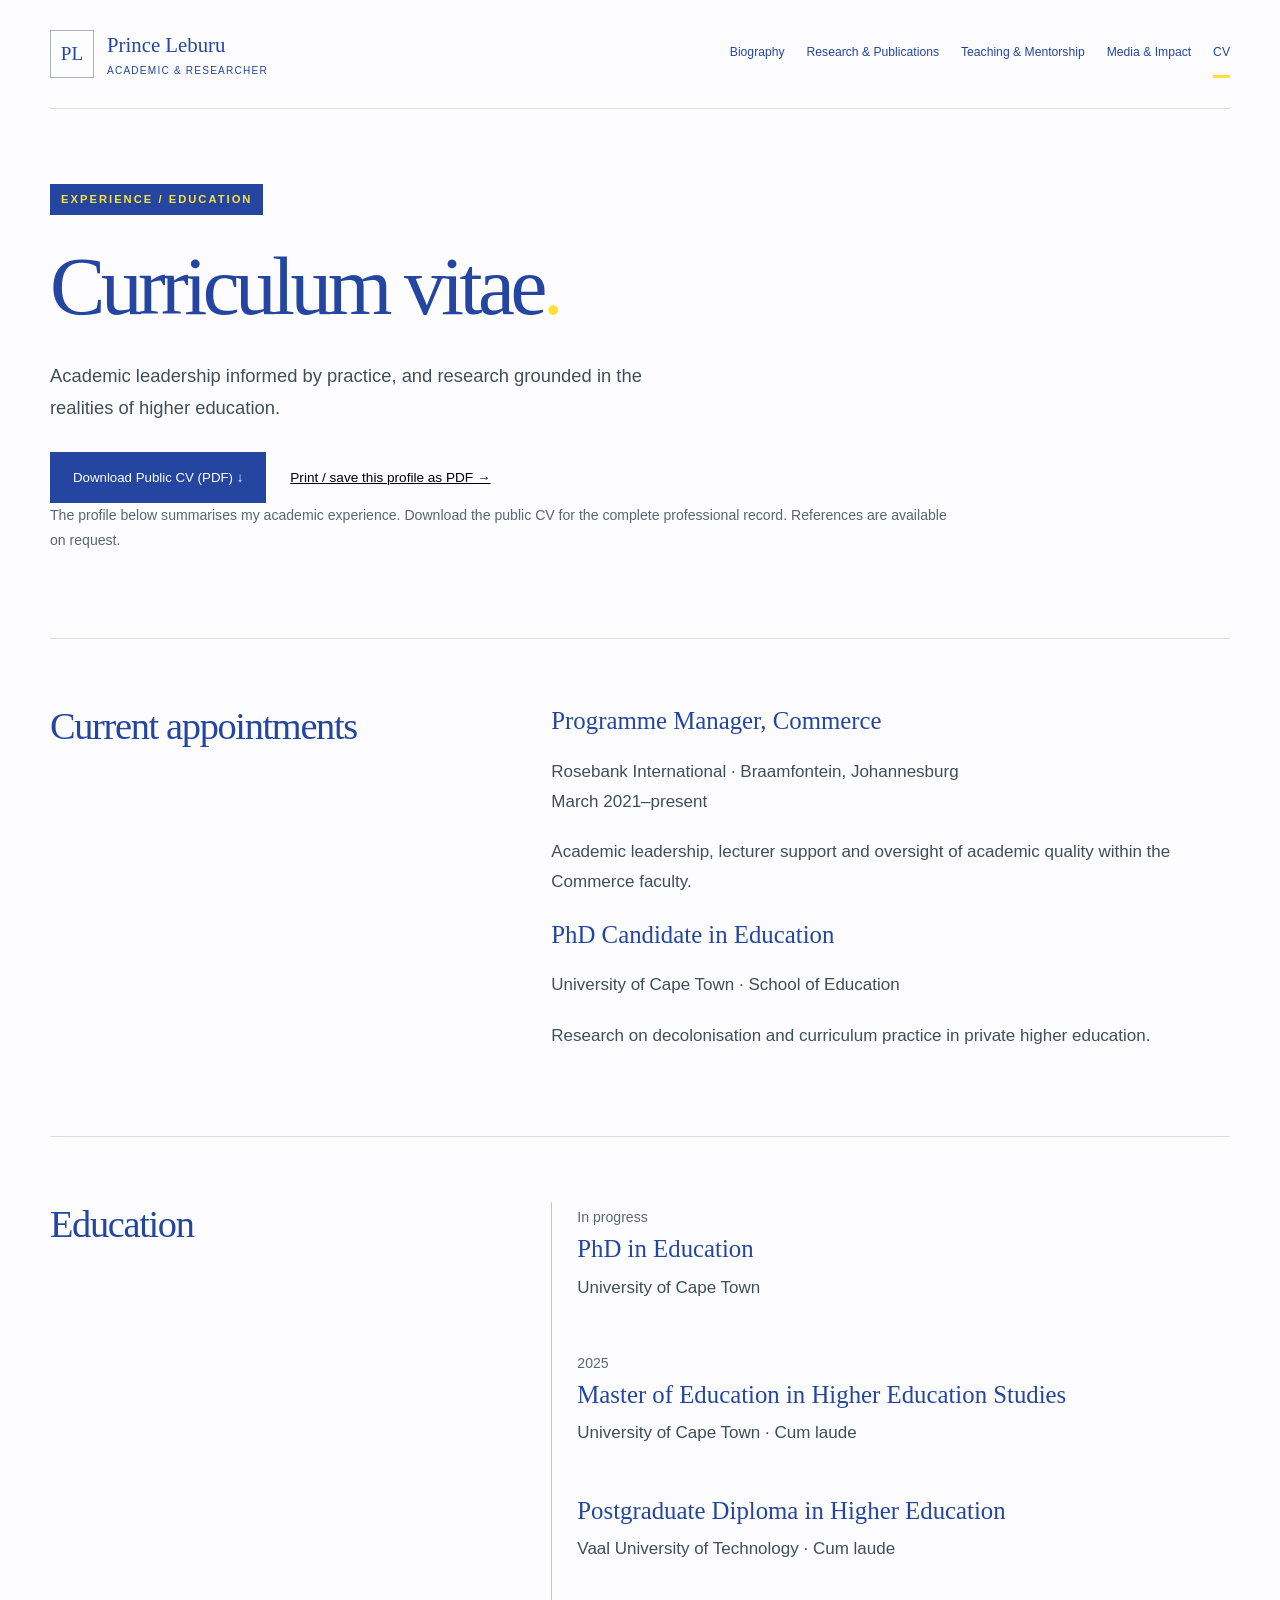
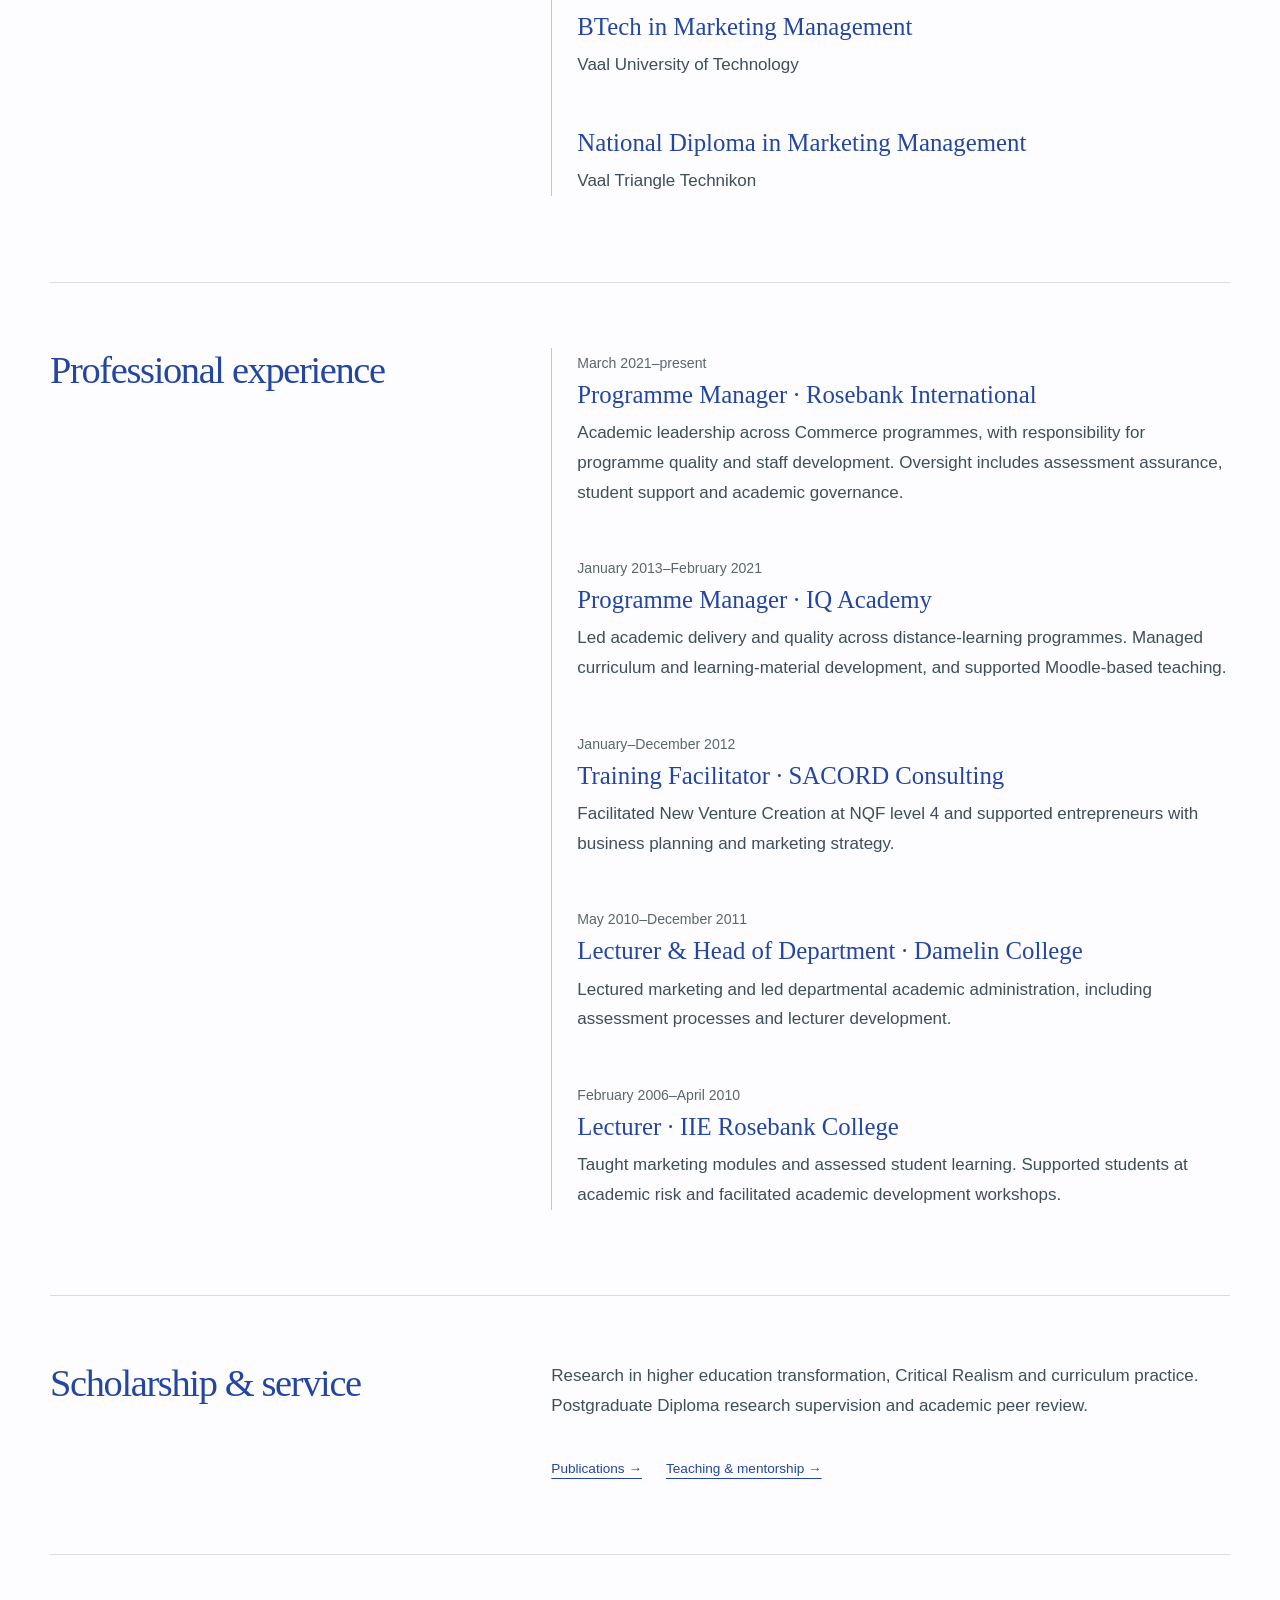
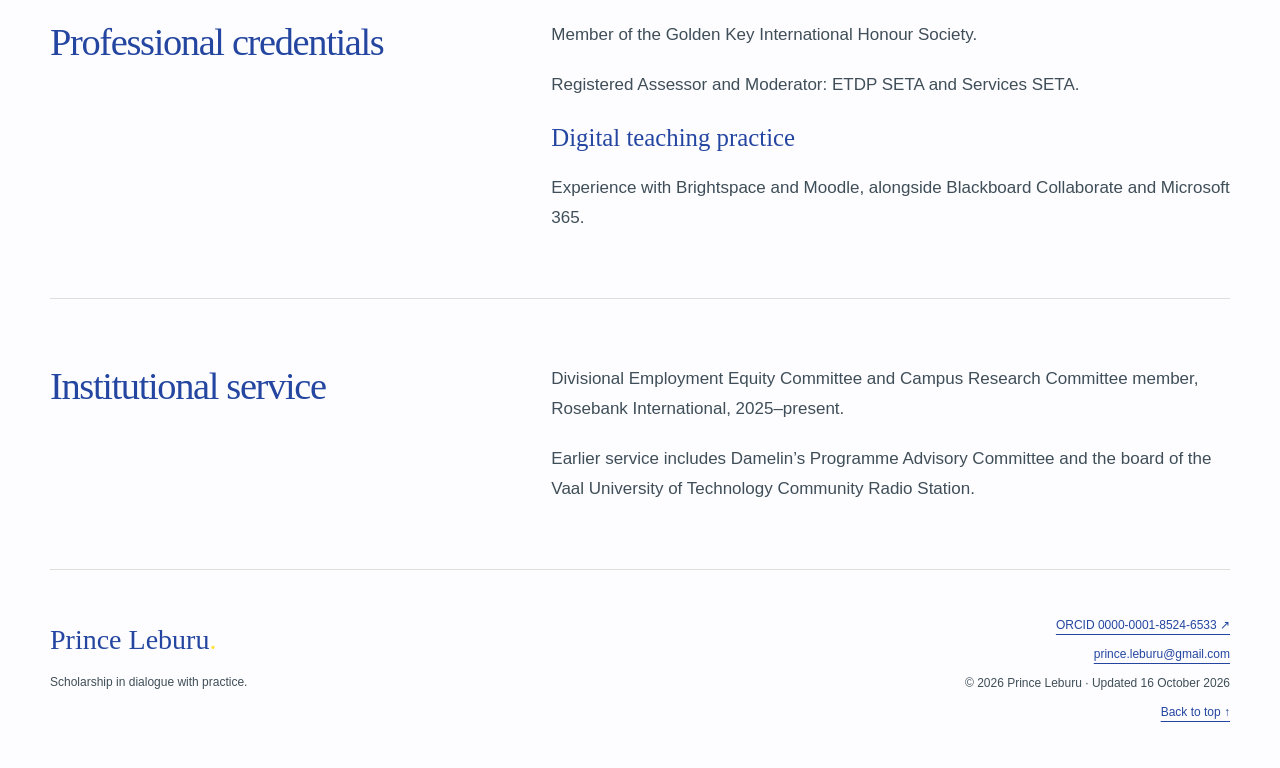
==== cv.html @ 27b389f9 "Publish Prince Leburu academic portfolio on GitHub Pages" ====
<!doctype html>
<html lang="en-ZA"><head><meta charset="utf-8"><meta name="viewport" content="width=device-width, initial-scale=1"><title>CV | Prince Leburu</title><meta name="description" content="Prince Leburu’s education and academic leadership experience, with a downloadable public curriculum vitae."><meta name="theme-color" content="#2446a0"><meta property="og:title" content="CV | Prince Leburu"><meta property="og:description" content="Prince Leburu’s education and academic leadership experience, with a downloadable public curriculum vitae."><meta property="og:type" content="website"><link rel="canonical" href="https://princeleburu.github.io/cv.html"><meta property="og:url" content="https://princeleburu.github.io/cv.html"><meta property="og:image" content="https://princeleburu.github.io/assets/social-portrait.jpg"><meta property="og:image:width" content="1000"><meta property="og:image:height" content="1000"><meta property="og:image:alt" content="Portrait of Prince Leburu"><meta name="twitter:card" content="summary"><link rel="icon" href="assets/favicon.svg" type="image/svg+xml"><link rel="stylesheet" href="assets/styles.css"></head><body><a class="skip-link" href="#main">Skip to content</a><header class="site-header"><a class="brand" href="index.html" aria-label="Prince Leburu, home"><span class="monogram">PL</span><span>Prince Leburu<small>Academic & researcher</small></span></a><nav aria-label="Main navigation"><a href="index.html">Biography</a><a href="research.html">Research & Publications</a><a href="teaching.html">Teaching & Mentorship</a><a href="impact.html">Media & Impact</a><a href="cv.html" aria-current="page">CV</a></nav></header><main id="main"><header class="page-head"><span class="eyebrow">Experience / Education</span><h1>Curriculum vitae<span class="accent">.</span></h1><p class="lede">Academic leadership informed by practice, and research grounded in the realities of higher education.</p><div class="actions"><a class="button" href="downloads/prince-leburu-cv.pdf" download>Download Public CV (PDF) ↓</a><button class="text-link print-button" type="button" onclick="window.print()">Print / save this profile as PDF →</button></div><p id="cv-note" class="muted">The profile below summarises my academic experience. Download the public CV for the complete professional record. References are available on request.</p><!-- Replace downloads/prince-leburu-cv.pdf to update the full CV. --></header><section class="section split"><h2>Current appointments</h2><div><h3>Programme Manager, Commerce</h3><p>Rosebank International · Braamfontein, Johannesburg<br>March 2021–present</p><p>Academic leadership, lecturer support and oversight of academic quality within the Commerce faculty.</p><h3>PhD Candidate in Education</h3><p>University of Cape Town · School of Education</p><p>Research on decolonisation and curriculum practice in private higher education.</p></div></section><section class="section split"><h2>Education</h2><div class="timeline"><article><span class="date">In progress</span><h3>PhD in Education</h3><p>University of Cape Town</p></article><article><span class="date">2025</span><h3>Master of Education in Higher Education Studies</h3><p>University of Cape Town · Cum laude</p></article><article><h3>Postgraduate Diploma in Higher Education</h3><p>Vaal University of Technology · Cum laude</p></article><article><h3>BTech in Marketing Management</h3><p>Vaal University of Technology</p></article><article><h3>National Diploma in Marketing Management</h3><p>Vaal Triangle Technikon</p></article></div></section><section class="section split"><h2>Professional experience</h2><div class="timeline"><article><span class="date">March 2021–present</span><h3>Programme Manager · Rosebank International</h3><p>Academic leadership across Commerce programmes, with responsibility for programme quality and staff development. Oversight includes assessment assurance, student support and academic governance.</p></article><article><span class="date">January 2013–February 2021</span><h3>Programme Manager · IQ Academy</h3><p>Led academic delivery and quality across distance-learning programmes. Managed curriculum and learning-material development, and supported Moodle-based teaching.</p></article><article><span class="date">January–December 2012</span><h3>Training Facilitator · SACORD Consulting</h3><p>Facilitated New Venture Creation at NQF level 4 and supported entrepreneurs with business planning and marketing strategy.</p></article><article><span class="date">May 2010–December 2011</span><h3>Lecturer &amp; Head of Department · Damelin College</h3><p>Lectured marketing and led departmental academic administration, including assessment processes and lecturer development.</p></article><article><span class="date">February 2006–April 2010</span><h3>Lecturer · IIE Rosebank College</h3><p>Taught marketing modules and assessed student learning. Supported students at academic risk and facilitated academic development workshops.</p></article></div></section><section class="section split"><h2>Scholarship & service</h2><div><p>Research in higher education transformation, Critical Realism and curriculum practice. Postgraduate Diploma research supervision and academic peer review.</p><div class="actions"><a class="text-link" href="research.html">Publications →</a><a class="text-link" href="teaching.html">Teaching & mentorship →</a></div></div></section><section class="section split"><h2>Professional credentials</h2><div class="prose"><p>Member of the Golden Key International Honour Society.</p><p>Registered Assessor and Moderator: ETDP SETA and Services SETA.</p><h3>Digital teaching practice</h3><p>Experience with Brightspace and Moodle, alongside Blackboard Collaborate and Microsoft 365.</p></div></section><section class="section split"><h2>Institutional service</h2><div class="prose"><p>Divisional Employment Equity Committee and Campus Research Committee member, Rosebank International, 2025–present.</p><p>Earlier service includes Damelin’s Programme Advisory Committee and the board of the Vaal University of Technology Community Radio Station.</p></div></section></main><footer class="site-footer"><div><a class="footer-name" href="index.html">Prince Leburu<span class="accent">.</span></a><p>Scholarship in dialogue with practice.</p></div><div><a href="https://orcid.org/0000-0001-8524-6533" rel="me">ORCID 0000-0001-8524-6533 ↗</a><p><a href="mailto:prince.leburu@gmail.com">prince.leburu@gmail.com</a></p><p>© 2026 Prince Leburu · Updated 16 October 2026</p><a href="#main">Back to top ↑</a></div></footer></body></html>
---- assets/styles.css ----
/* PRINCE LEBURU — design system. Change colours and widths here. */
:root{--ink:#2446a0;--body:#3f4e58;--accent:#ffe137;--paper:#fdfdff;--wash:#eef2ff;--line:#dcded9;--white:#fff;--max:1180px;--serif:Georgia,'Times New Roman',serif;--sans:Arial,Helvetica,sans-serif}
/* Foundation: no web fonts, frameworks or third-party requests. */
*{box-sizing:border-box}html{scroll-behavior:smooth;scroll-padding-top:2rem}body{margin:0;background:var(--paper);color:var(--body);font:17px/1.75 var(--sans);-webkit-font-smoothing:antialiased}a{color:var(--ink);text-underline-offset:5px}a:hover{color:#2446a0;text-decoration-thickness:2px}a,button{touch-action:manipulation}a:focus-visible,button:focus-visible{outline:3px solid var(--accent);outline-offset:6px}h1,h2,h3{font-family:var(--serif);font-weight:400;color:var(--ink);line-height:1.15;margin:0 0 1.2rem}h1{font-size:clamp(3.2rem,6.5vw,5.7rem);letter-spacing:-.055em}h2{font-size:clamp(2rem,3vw,2.7rem);letter-spacing:-.035em}h3{font-size:1.55rem;line-height:1.35}p{margin:0 0 1.3rem}img{display:block;max-width:100%;height:auto}button{font:inherit}.accent{color:var(--accent)}.muted,.date{color:#5a666c;font-size:.88rem}.eyebrow{display:block;font-size:.7rem;text-transform:uppercase;letter-spacing:.18em;font-weight:700;color:var(--accent);margin-bottom:1.5rem}.skip-link{position:fixed;top:-100px;left:1rem;padding:1rem;background:white;z-index:10}.skip-link:focus{top:1rem}
/* Shared navigation; wraps visibly on mobile, including without JavaScript. */
.site-header{max-width:var(--max);margin:auto;padding:30px 0;display:flex;align-items:center;justify-content:space-between;gap:30px;border-bottom:1px solid var(--line)}.brand{display:flex;gap:13px;align-items:center;text-decoration:none;font-family:var(--serif);font-size:1.3rem;line-height:1.3;flex-shrink:0}.brand small{display:block;font-family:var(--sans);font-size:.63rem;letter-spacing:.12em;text-transform:uppercase;margin-top:6px}.monogram{display:grid;place-items:center;width:44px;height:48px;border:1px solid #acb3b3;font-size:1.2rem}nav{display:flex;flex-wrap:wrap;gap:22px}nav a{font-size:.76rem;text-decoration:none;padding:12px 0;border-bottom:2px solid transparent}nav a[aria-current=page]{border-color:var(--accent);color:var(--ink)}main{max-width:var(--max);margin:auto}.hero{display:grid;grid-template-columns:1.5fr 1fr;gap:90px;padding:80px 0 75px;align-items:center}.hero h1{margin-bottom:24px}.hero-line{font-family:var(--serif);font-size:clamp(1.7rem,3vw,2.65rem);line-height:1.27;color:var(--ink);letter-spacing:-.025em}.affiliation{font-size:.87rem;margin:28px 0;line-height:1.8}.portrait{margin:0}.portrait-frame{aspect-ratio:4/5;display:flex;flex-direction:column;justify-content:center;align-items:center;background:linear-gradient(145deg,#e7e6df,#d6dcd7);border:12px solid #f0eee8;outline:1px solid #dddcd3;position:relative}.portrait-frame:before{content:'';position:absolute;inset:20px;border:1px solid #aeb8b0}.portrait-initials{font-family:var(--serif);font-size:6rem;color:#50645b;font-style:italic}.portrait-caption{text-transform:uppercase;letter-spacing:.16em;font-size:.65rem;text-align:center;color:#46594f}figcaption{font-size:.72rem;margin-top:16px;color:#64716a}.actions{display:flex;align-items:center;flex-wrap:wrap;gap:24px;margin-top:28px}.button{display:inline-flex;align-items:center;justify-content:center;gap:25px;border:1px solid var(--ink);background:var(--ink);color:white;padding:13px 22px;font-size:.83rem;text-decoration:none;cursor:pointer}.button:hover{background:#3458bd;color:white}.button:disabled{background:#e3e5e3;color:#586168;border-color:#bec6c5;cursor:not-allowed}.text-link{font-size:.85rem;background:none;border:0;padding:8px 0;text-decoration:underline;cursor:pointer}.section{padding:65px 0;border-top:1px solid var(--line)}.split{display:grid;grid-template-columns:1fr 1.65fr;gap:90px}.prose{max-width:690px}.prose p:last-child{margin-bottom:0}.profile-links{display:flex;flex-wrap:wrap;column-gap:22px;row-gap:12px;margin-top:30px;font-size:.8rem}.pending{color:#667078}.research-band{background:var(--ink);color:#dbe1e2;padding:60px}.research-band h2{color:var(--paper);font-size:clamp(2.2rem,4vw,3.5rem)}.research-band .eyebrow{color:var(--accent)}.research-band a{color:white;font-size:.86rem}.research-band p{font-size:.93rem}.page-head{padding:75px 0 65px;max-width:900px}.lede{font-size:1.15rem;max-width:650px;margin-top:25px}.section-heading{display:flex;justify-content:space-between;align-items:baseline;gap:20px}.section-heading>span{font-size:.78rem}.publication{display:grid;grid-template-columns:120px 1fr;gap:30px;padding:32px 0;border-bottom:1px solid var(--line)}.publication:last-child{border:0}.publication p{font-size:.95rem}.publication h3{max-width:850px}.tag{display:inline-block;font-size:.65rem;letter-spacing:.09em;text-transform:uppercase;background:var(--wash);color:var(--ink);padding:3px 9px;margin:8px 0 15px}.small-link{display:inline-block;padding:5px 13px;border:1px solid #b9c3c6;text-decoration:none;font-size:.75rem}.empty{border-left:2px solid #ffe137;padding-left:25px}.empty p{font-size:.9rem}.table-wrap{overflow-x:auto}table{border-collapse:collapse;width:100%;font-size:.9rem}caption{text-align:left;font-size:.8rem;margin-bottom:15px}th,td{text-align:left;padding:20px 18px;border-bottom:1px solid var(--line);vertical-align:top}thead{background:var(--wash);color:var(--ink)}tbody th{font-weight:400}.placeholder{color:#68716f;font-style:italic}.feature{display:grid;grid-template-columns:190px 1fr;gap:45px;padding:35px;background:var(--wash)}.feature strong{font-family:var(--serif);font-size:3rem;font-weight:400;color:var(--ink)}.impact-grid{display:grid;grid-template-columns:repeat(3,1fr);gap:35px;margin-top:35px}.impact-grid article{border-top:2px solid #ffe137;padding-top:25px}.impact-grid p{font-size:.93rem}.timeline article{border-left:1px solid #c3c8c5;padding:0 0 25px 25px}.timeline article:last-child{padding-bottom:0}.timeline h3{margin-bottom:7px}.site-footer{max-width:var(--max);margin:0 auto;padding:45px 0;border-top:1px solid var(--line);display:flex;justify-content:space-between;gap:30px;font-size:.75rem}.footer-name{font-family:var(--serif);font-size:1.75rem;text-decoration:none}.site-footer p{margin:8px 0}.site-footer>div:last-child{text-align:right}
/* Tablet and mobile layout. */
@media(max-width:1250px){.site-header,main,.site-footer{margin-left:5%;margin-right:5%}.hero,.split{gap:45px}nav{gap:16px}}
@media(max-width:960px){.site-header{align-items:flex-start;flex-direction:column;gap:16px}.hero{gap:35px}.hero h1{font-size:3.9rem}.split{grid-template-columns:1fr 1.5fr;gap:30px}nav{width:100%;justify-content:space-between}}
@media(max-width:640px){body{font-size:16px}.site-header{padding:23px 0}nav{justify-content:flex-start;gap:4px 21px}nav a{font-size:.75rem;padding:10px 0}.hero{grid-template-columns:1fr;padding:45px 0;gap:35px}.hero h1{font-size:3.5rem}.portrait{max-width:320px;width:85%}.portrait-frame{aspect-ratio:5/4}.portrait-initials{font-size:4rem}.split{grid-template-columns:1fr;gap:15px}.section{padding:40px 0}.research-band{padding:32px 24px}.page-head{padding:45px 0}.publication{grid-template-columns:1fr;gap:10px}.publication .date{display:flex;gap:15px;align-items:center}.publication .tag{margin:0}.feature{grid-template-columns:1fr;gap:12px;padding:25px}.impact-grid{grid-template-columns:1fr;gap:20px}.site-footer{flex-direction:column;padding:35px 0}.site-footer>div:last-child{text-align:left}.section-heading{display:block}th,td{padding:14px 10px;min-width:110px}.actions{gap:14px}.page-head h1{font-size:3.15rem}}
@media(prefers-reduced-motion:reduce){html{scroll-behavior:auto}}
/* Print stylesheet: useful for the CV page and long research lists. */
@media print{body{background:white;color:#111;font-size:11pt}.site-header,nav,.site-footer,.actions,.skip-link,#cv-note{display:none}main{max-width:none;margin:0}.page-head{padding:0 0 20px}h1{font-size:32pt}h2{font-size:20pt}h3{font-size:14pt}.section{padding:20px 0}.split{grid-template-columns:1fr 2fr;gap:25px}.timeline article,.publication{break-inside:avoid}a{color:#111}.research-band{background:white;color:#111}.research-band h2{color:#111}@page{size:A4;margin:18mm}}

/* Velvety blue + vivid yellow. Small yellow text gets a blue ground for contrast. */
.eyebrow{display:table;background:var(--ink);color:var(--accent);padding:7px 11px;line-height:1.5}
.research-band .eyebrow{padding:0;background:none;color:var(--accent)}
.research-band{background:linear-gradient(115deg,#2446a0,#355bc0)}
nav a[aria-current=page]{border-bottom-width:3px}.button:hover{box-shadow:0 3px 0 var(--accent)}
a:focus-visible,button:focus-visible{outline:3px solid var(--ink);box-shadow:0 0 0 7px var(--accent)}
.headshot{width:100%;height:auto;aspect-ratio:1;object-fit:contain;border:8px solid #eef2ff;outline:1px solid #d7dff6}
.portrait{position:relative}.portrait:before{content:'';display:block;width:65px;height:6px;background:var(--accent);margin-bottom:14px}
@media print{.eyebrow{background:none;color:#111;padding:0}.research-band{background:white}}

/* Launch review: protect long headings at narrow widths; keep all links visible on blue. */
.hero>div,.split>div,.publication>div,.feature>div{min-width:0}
h1,h2,h3,a{overflow-wrap:break-word}
.research-band a:hover{color:var(--accent)}
@media(max-width:640px){.hero h1{font-size:clamp(2.7rem,11vw,3.5rem)}.page-head h1{font-size:clamp(2.5rem,10vw,3.15rem)}}

/* The extended teaching statement keeps a generous reading measure. */
.philosophy-copy{max-width:650px}.philosophy-copy p{margin-bottom:1.65rem}.philosophy-copy p:last-child{margin-bottom:0}.philosophy-aside{font-family:var(--serif);font-size:1.15rem;line-height:1.5;max-width:290px;color:var(--ink);margin-top:2.5rem}@media(max-width:640px){.philosophy-aside{margin-top:0;max-width:100%;font-size:1rem}.philosophy-copy p{margin-bottom:1.4rem}}

/* Research statement: keep long-form copy calm and readable. */
.research-copy{max-width:700px}.research-copy p{margin-bottom:1.55rem}.research-copy p:last-child{margin-bottom:0}.research-aside{font:1.15rem/1.5 var(--serif);color:var(--ink);max-width:320px;margin-top:2.4rem}.dissertation-note{max-width:690px}@media(max-width:640px){.research-aside{margin-top:0;max-width:100%;font-size:1rem}.research-copy p{margin-bottom:1.35rem}}

/* Give consecutive research engagements room to breathe. */
.feature + .feature{margin-top:24px}
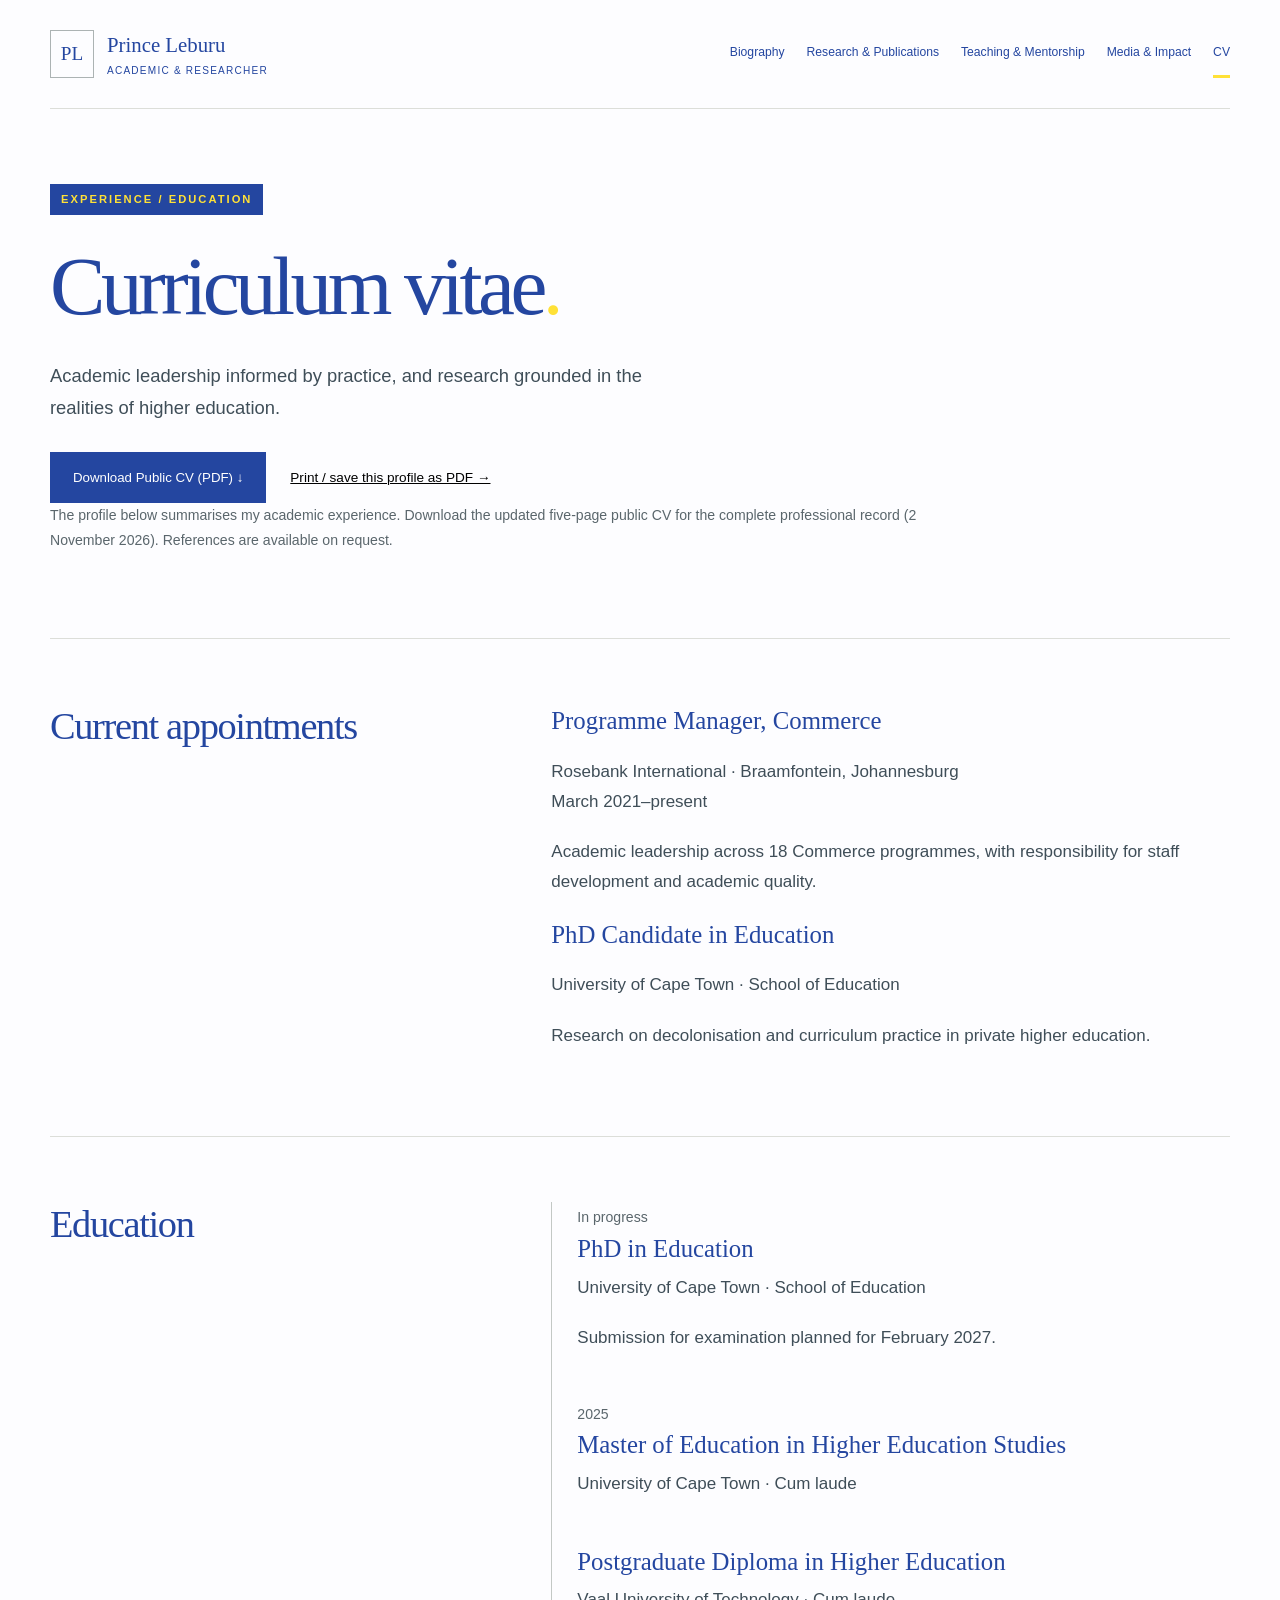
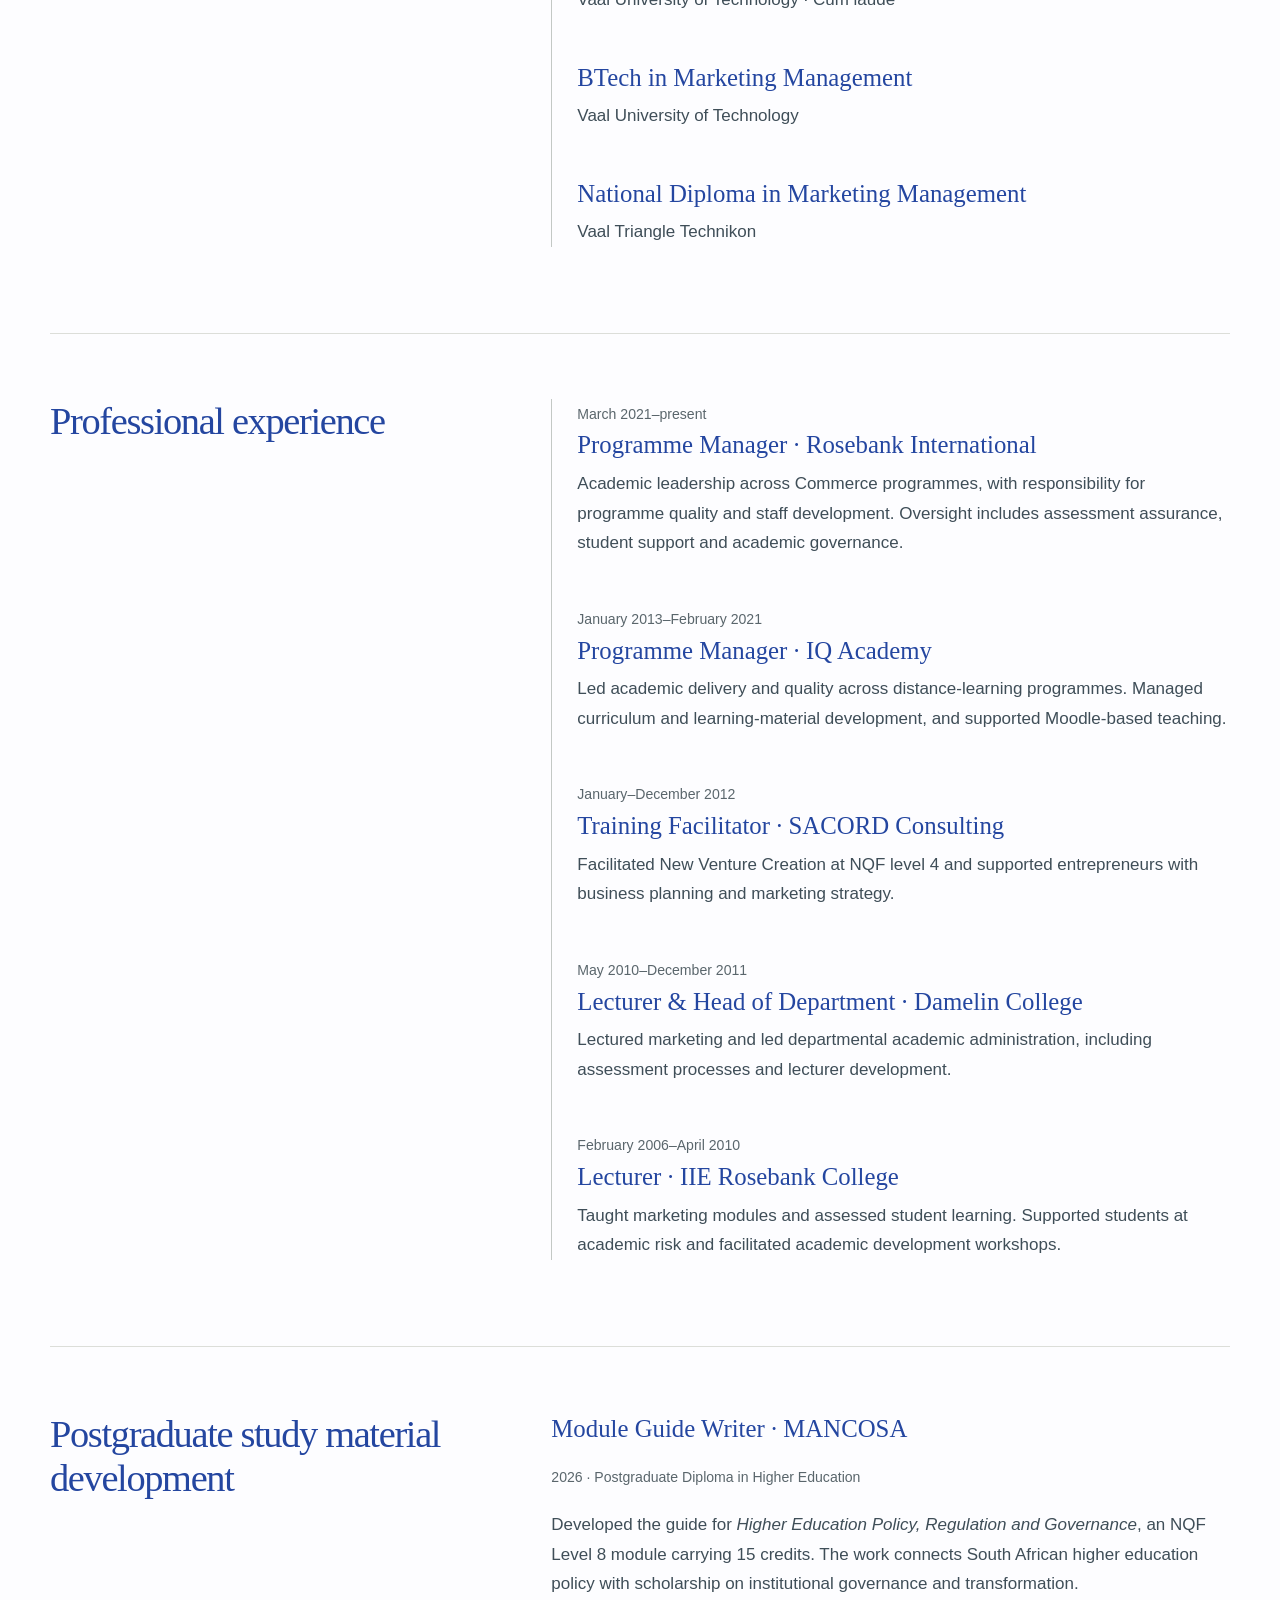
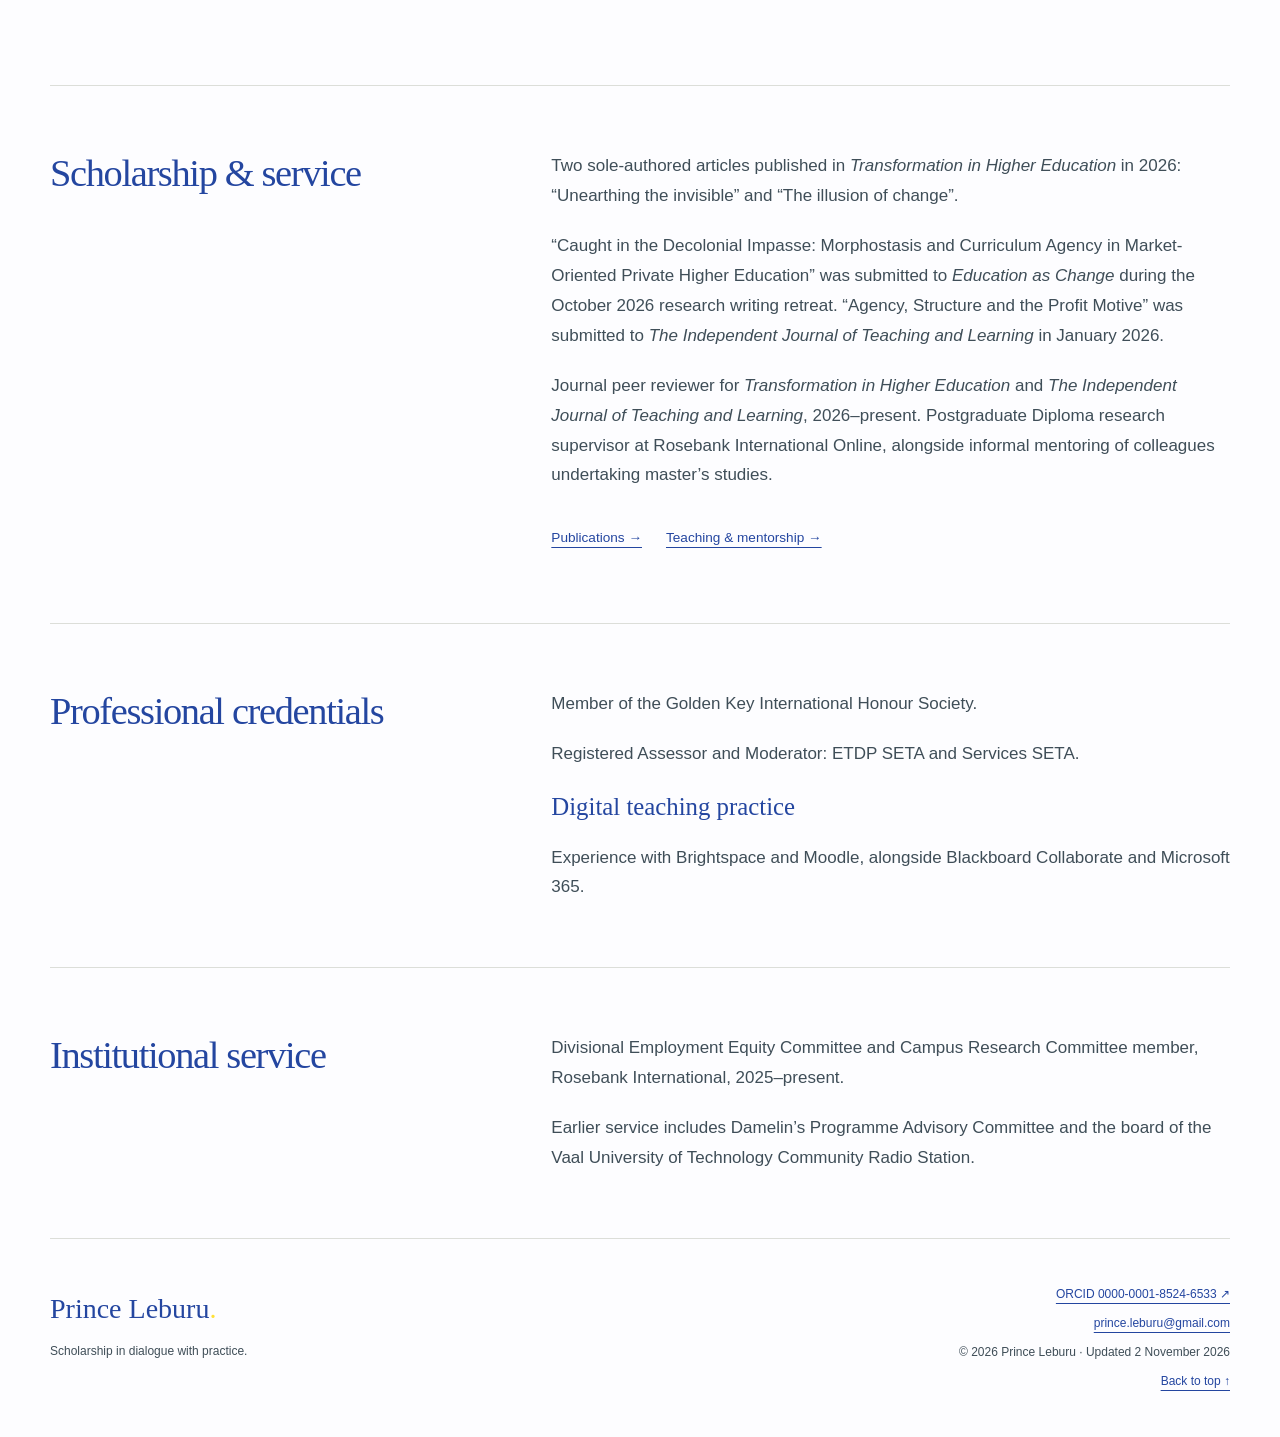
==== commit 317b915c: "Update completed retreat, submitted manuscripts and November public CV" ====
--- a/cv.html
+++ b/cv.html
@@ -1,2 +1,2 @@
 <!doctype html>
-<html lang="en-ZA"><head><meta charset="utf-8"><meta name="viewport" content="width=device-width, initial-scale=1"><title>CV | Prince Leburu</title><meta name="description" content="Prince Leburu’s education and academic leadership experience, with a downloadable public curriculum vitae."><meta name="theme-color" content="#2446a0"><meta property="og:title" content="CV | Prince Leburu"><meta property="og:description" content="Prince Leburu’s education and academic leadership experience, with a downloadable public curriculum vitae."><meta property="og:type" content="website"><link rel="canonical" href="https://princeleburu.github.io/cv.html"><meta property="og:url" content="https://princeleburu.github.io/cv.html"><meta property="og:image" content="https://princeleburu.github.io/assets/social-portrait.jpg"><meta property="og:image:width" content="1000"><meta property="og:image:height" content="1000"><meta property="og:image:alt" content="Portrait of Prince Leburu"><meta name="twitter:card" content="summary"><link rel="icon" href="assets/favicon.svg" type="image/svg+xml"><link rel="stylesheet" href="assets/styles.css"></head><body><a class="skip-link" href="#main">Skip to content</a><header class="site-header"><a class="brand" href="index.html" aria-label="Prince Leburu, home"><span class="monogram">PL</span><span>Prince Leburu<small>Academic & researcher</small></span></a><nav aria-label="Main navigation"><a href="index.html">Biography</a><a href="research.html">Research & Publications</a><a href="teaching.html">Teaching & Mentorship</a><a href="impact.html">Media & Impact</a><a href="cv.html" aria-current="page">CV</a></nav></header><main id="main"><header class="page-head"><span class="eyebrow">Experience / Education</span><h1>Curriculum vitae<span class="accent">.</span></h1><p class="lede">Academic leadership informed by practice, and research grounded in the realities of higher education.</p><div class="actions"><a class="button" href="downloads/prince-leburu-cv.pdf" download>Download Public CV (PDF) ↓</a><button class="text-link print-button" type="button" onclick="window.print()">Print / save this profile as PDF →</button></div><p id="cv-note" class="muted">The profile below summarises my academic experience. Download the public CV for the complete professional record. References are available on request.</p><!-- Replace downloads/prince-leburu-cv.pdf to update the full CV. --></header><section class="section split"><h2>Current appointments</h2><div><h3>Programme Manager, Commerce</h3><p>Rosebank International · Braamfontein, Johannesburg<br>March 2021–present</p><p>Academic leadership, lecturer support and oversight of academic quality within the Commerce faculty.</p><h3>PhD Candidate in Education</h3><p>University of Cape Town · School of Education</p><p>Research on decolonisation and curriculum practice in private higher education.</p></div></section><section class="section split"><h2>Education</h2><div class="timeline"><article><span class="date">In progress</span><h3>PhD in Education</h3><p>University of Cape Town</p></article><article><span class="date">2025</span><h3>Master of Education in Higher Education Studies</h3><p>University of Cape Town · Cum laude</p></article><article><h3>Postgraduate Diploma in Higher Education</h3><p>Vaal University of Technology · Cum laude</p></article><article><h3>BTech in Marketing Management</h3><p>Vaal University of Technology</p></article><article><h3>National Diploma in Marketing Management</h3><p>Vaal Triangle Technikon</p></article></div></section><section class="section split"><h2>Professional experience</h2><div class="timeline"><article><span class="date">March 2021–present</span><h3>Programme Manager · Rosebank International</h3><p>Academic leadership across Commerce programmes, with responsibility for programme quality and staff development. Oversight includes assessment assurance, student support and academic governance.</p></article><article><span class="date">January 2013–February 2021</span><h3>Programme Manager · IQ Academy</h3><p>Led academic delivery and quality across distance-learning programmes. Managed curriculum and learning-material development, and supported Moodle-based teaching.</p></article><article><span class="date">January–December 2012</span><h3>Training Facilitator · SACORD Consulting</h3><p>Facilitated New Venture Creation at NQF level 4 and supported entrepreneurs with business planning and marketing strategy.</p></article><article><span class="date">May 2010–December 2011</span><h3>Lecturer &amp; Head of Department · Damelin College</h3><p>Lectured marketing and led departmental academic administration, including assessment processes and lecturer development.</p></article><article><span class="date">February 2006–April 2010</span><h3>Lecturer · IIE Rosebank College</h3><p>Taught marketing modules and assessed student learning. Supported students at academic risk and facilitated academic development workshops.</p></article></div></section><section class="section split"><h2>Scholarship & service</h2><div><p>Research in higher education transformation, Critical Realism and curriculum practice. Postgraduate Diploma research supervision and academic peer review.</p><div class="actions"><a class="text-link" href="research.html">Publications →</a><a class="text-link" href="teaching.html">Teaching & mentorship →</a></div></div></section><section class="section split"><h2>Professional credentials</h2><div class="prose"><p>Member of the Golden Key International Honour Society.</p><p>Registered Assessor and Moderator: ETDP SETA and Services SETA.</p><h3>Digital teaching practice</h3><p>Experience with Brightspace and Moodle, alongside Blackboard Collaborate and Microsoft 365.</p></div></section><section class="section split"><h2>Institutional service</h2><div class="prose"><p>Divisional Employment Equity Committee and Campus Research Committee member, Rosebank International, 2025–present.</p><p>Earlier service includes Damelin’s Programme Advisory Committee and the board of the Vaal University of Technology Community Radio Station.</p></div></section></main><footer class="site-footer"><div><a class="footer-name" href="index.html">Prince Leburu<span class="accent">.</span></a><p>Scholarship in dialogue with practice.</p></div><div><a href="https://orcid.org/0000-0001-8524-6533" rel="me">ORCID 0000-0001-8524-6533 ↗</a><p><a href="mailto:prince.leburu@gmail.com">prince.leburu@gmail.com</a></p><p>© 2026 Prince Leburu · Updated 16 October 2026</p><a href="#main">Back to top ↑</a></div></footer></body></html>+<html lang="en-ZA"><head><meta charset="utf-8"><meta name="viewport" content="width=device-width, initial-scale=1"><title>CV | Prince Leburu</title><meta name="description" content="Prince Leburu’s education and academic leadership experience, with a downloadable public curriculum vitae."><meta name="theme-color" content="#2446a0"><meta property="og:title" content="CV | Prince Leburu"><meta property="og:description" content="Prince Leburu’s education and academic leadership experience, with a downloadable public curriculum vitae."><meta property="og:type" content="website"><link rel="canonical" href="https://princeleburu.github.io/cv.html"><meta property="og:url" content="https://princeleburu.github.io/cv.html"><meta property="og:image" content="https://princeleburu.github.io/assets/social-portrait.jpg"><meta property="og:image:width" content="1000"><meta property="og:image:height" content="1000"><meta property="og:image:alt" content="Portrait of Prince Leburu"><meta name="twitter:card" content="summary"><link rel="icon" href="assets/favicon.svg" type="image/svg+xml"><link rel="stylesheet" href="assets/styles.css"></head><body><a class="skip-link" href="#main">Skip to content</a><header class="site-header"><a class="brand" href="index.html" aria-label="Prince Leburu, home"><span class="monogram">PL</span><span>Prince Leburu<small>Academic & researcher</small></span></a><nav aria-label="Main navigation"><a href="index.html">Biography</a><a href="research.html">Research & Publications</a><a href="teaching.html">Teaching & Mentorship</a><a href="impact.html">Media & Impact</a><a href="cv.html" aria-current="page">CV</a></nav></header><main id="main"><header class="page-head"><span class="eyebrow">Experience / Education</span><h1>Curriculum vitae<span class="accent">.</span></h1><p class="lede">Academic leadership informed by practice, and research grounded in the realities of higher education.</p><div class="actions"><a class="button" href="downloads/prince-leburu-cv.pdf" download>Download Public CV (PDF) ↓</a><button class="text-link print-button" type="button" onclick="window.print()">Print / save this profile as PDF →</button></div><p id="cv-note" class="muted">The profile below summarises my academic experience. Download the updated five-page public CV for the complete professional record (2 November 2026). References are available on request.</p><!-- Replace downloads/prince-leburu-cv.pdf to update the full CV. --></header><section class="section split"><h2>Current appointments</h2><div><h3>Programme Manager, Commerce</h3><p>Rosebank International · Braamfontein, Johannesburg<br>March 2021–present</p><p>Academic leadership across 18 Commerce programmes, with responsibility for staff development and academic quality.</p><h3>PhD Candidate in Education</h3><p>University of Cape Town · School of Education</p><p>Research on decolonisation and curriculum practice in private higher education.</p></div></section><section class="section split"><h2>Education</h2><div class="timeline"><article><span class="date">In progress</span><h3>PhD in Education</h3><p>University of Cape Town · School of Education</p><p>Submission for examination planned for February 2027.</p></article><article><span class="date">2025</span><h3>Master of Education in Higher Education Studies</h3><p>University of Cape Town · Cum laude</p></article><article><h3>Postgraduate Diploma in Higher Education</h3><p>Vaal University of Technology · Cum laude</p></article><article><h3>BTech in Marketing Management</h3><p>Vaal University of Technology</p></article><article><h3>National Diploma in Marketing Management</h3><p>Vaal Triangle Technikon</p></article></div></section><section class="section split"><h2>Professional experience</h2><div class="timeline"><article><span class="date">March 2021–present</span><h3>Programme Manager · Rosebank International</h3><p>Academic leadership across Commerce programmes, with responsibility for programme quality and staff development. Oversight includes assessment assurance, student support and academic governance.</p></article><article><span class="date">January 2013–February 2021</span><h3>Programme Manager · IQ Academy</h3><p>Led academic delivery and quality across distance-learning programmes. Managed curriculum and learning-material development, and supported Moodle-based teaching.</p></article><article><span class="date">January–December 2012</span><h3>Training Facilitator · SACORD Consulting</h3><p>Facilitated New Venture Creation at NQF level 4 and supported entrepreneurs with business planning and marketing strategy.</p></article><article><span class="date">May 2010–December 2011</span><h3>Lecturer &amp; Head of Department · Damelin College</h3><p>Lectured marketing and led departmental academic administration, including assessment processes and lecturer development.</p></article><article><span class="date">February 2006–April 2010</span><h3>Lecturer · IIE Rosebank College</h3><p>Taught marketing modules and assessed student learning. Supported students at academic risk and facilitated academic development workshops.</p></article></div></section><section class="section split"><h2>Postgraduate study material development</h2><div><h3>Module Guide Writer · MANCOSA</h3><p class="date">2026 · Postgraduate Diploma in Higher Education</p><p>Developed the guide for <em>Higher Education Policy, Regulation and Governance</em>, an NQF Level 8 module carrying 15 credits. The work connects South African higher education policy with scholarship on institutional governance and transformation.</p></div></section><section class="section split"><h2>Scholarship & service</h2><div><p>Two sole-authored articles published in <em>Transformation in Higher Education</em> in 2026: “Unearthing the invisible” and “The illusion of change”.</p><p>“Caught in the Decolonial Impasse: Morphostasis and Curriculum Agency in Market-Oriented Private Higher Education” was submitted to <em>Education as Change</em> during the October 2026 research writing retreat. “Agency, Structure and the Profit Motive” was submitted to <em>The Independent Journal of Teaching and Learning</em> in January 2026.</p><p>Journal peer reviewer for <em>Transformation in Higher Education</em> and <em>The Independent Journal of Teaching and Learning</em>, 2026–present. Postgraduate Diploma research supervisor at Rosebank International Online, alongside informal mentoring of colleagues undertaking master’s studies.</p><div class="actions"><a class="text-link" href="research.html">Publications →</a><a class="text-link" href="teaching.html">Teaching & mentorship →</a></div></div></section><section class="section split"><h2>Professional credentials</h2><div class="prose"><p>Member of the Golden Key International Honour Society.</p><p>Registered Assessor and Moderator: ETDP SETA and Services SETA.</p><h3>Digital teaching practice</h3><p>Experience with Brightspace and Moodle, alongside Blackboard Collaborate and Microsoft 365.</p></div></section><section class="section split"><h2>Institutional service</h2><div class="prose"><p>Divisional Employment Equity Committee and Campus Research Committee member, Rosebank International, 2025–present.</p><p>Earlier service includes Damelin’s Programme Advisory Committee and the board of the Vaal University of Technology Community Radio Station.</p></div></section></main><footer class="site-footer"><div><a class="footer-name" href="index.html">Prince Leburu<span class="accent">.</span></a><p>Scholarship in dialogue with practice.</p></div><div><a href="https://orcid.org/0000-0001-8524-6533" rel="me">ORCID 0000-0001-8524-6533 ↗</a><p><a href="mailto:prince.leburu@gmail.com">prince.leburu@gmail.com</a></p><p>© 2026 Prince Leburu · Updated 2 November 2026</p><a href="#main">Back to top ↑</a></div></footer></body></html>
